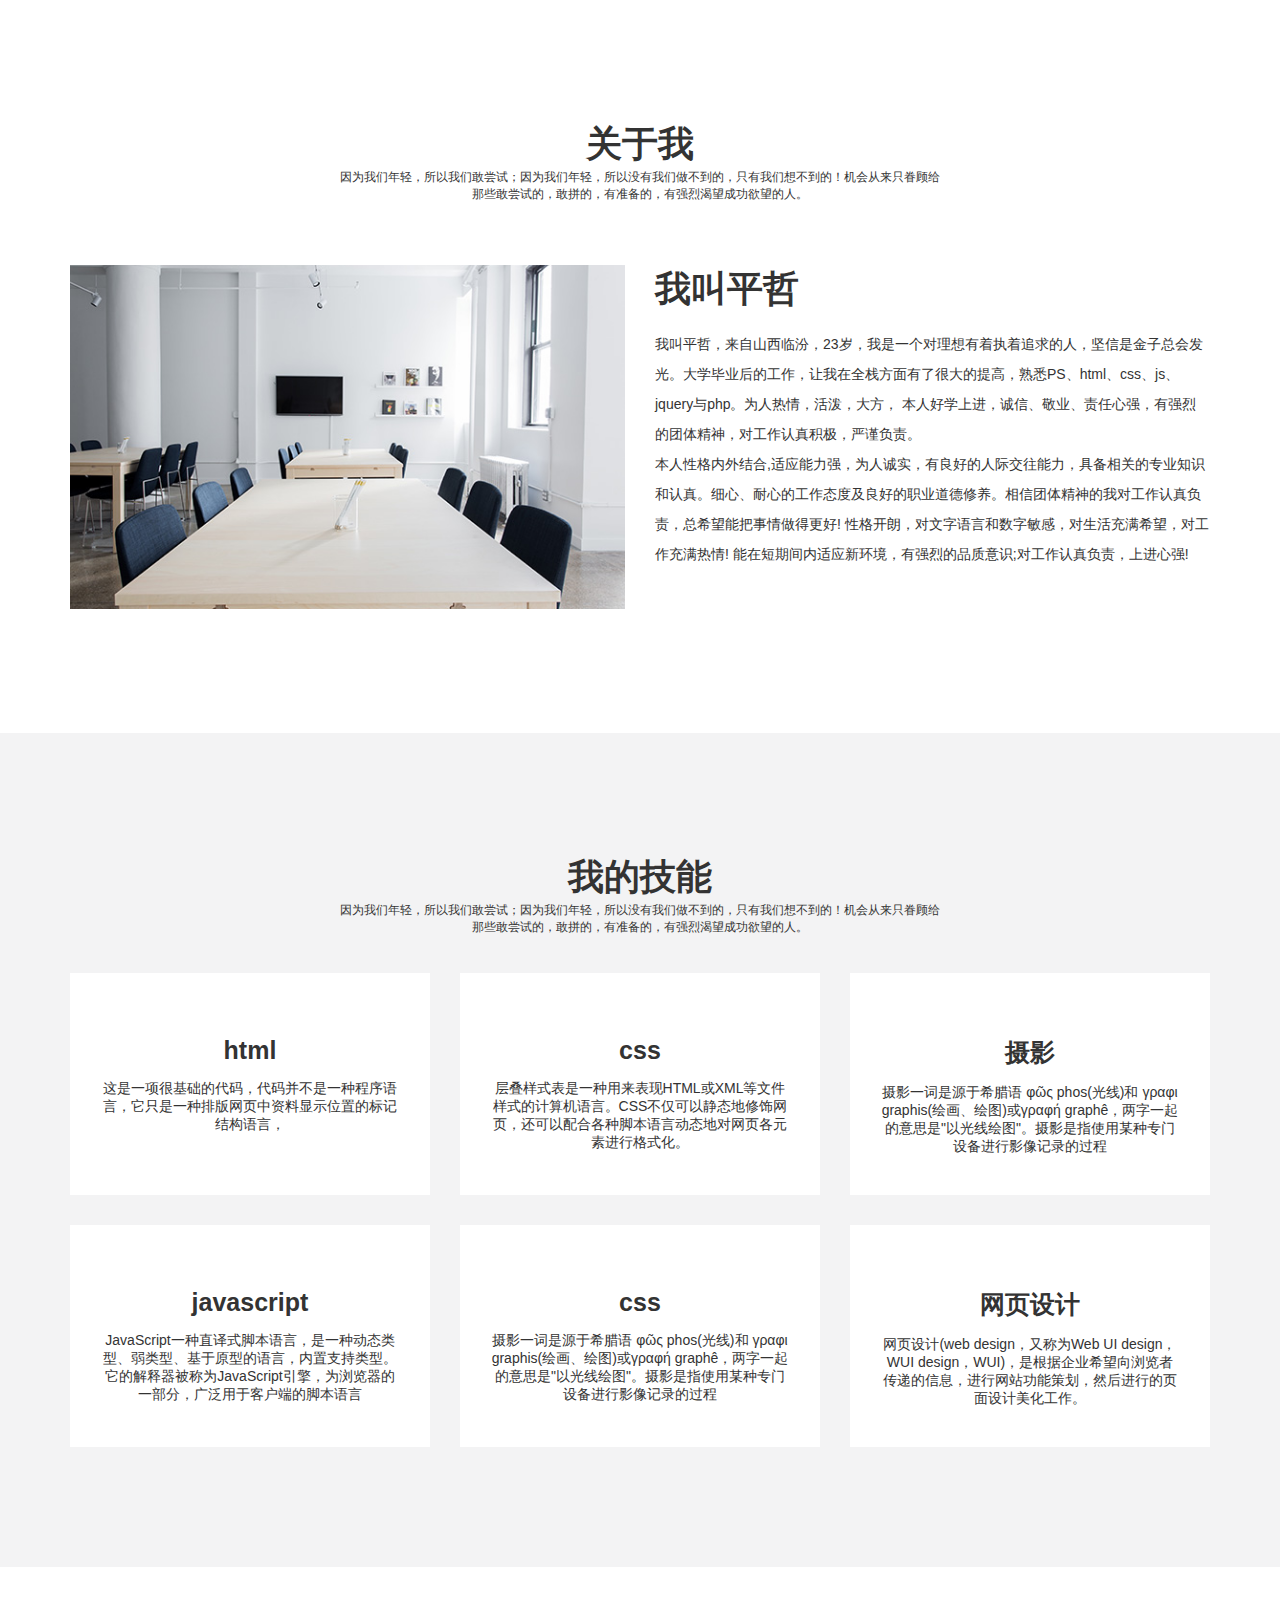
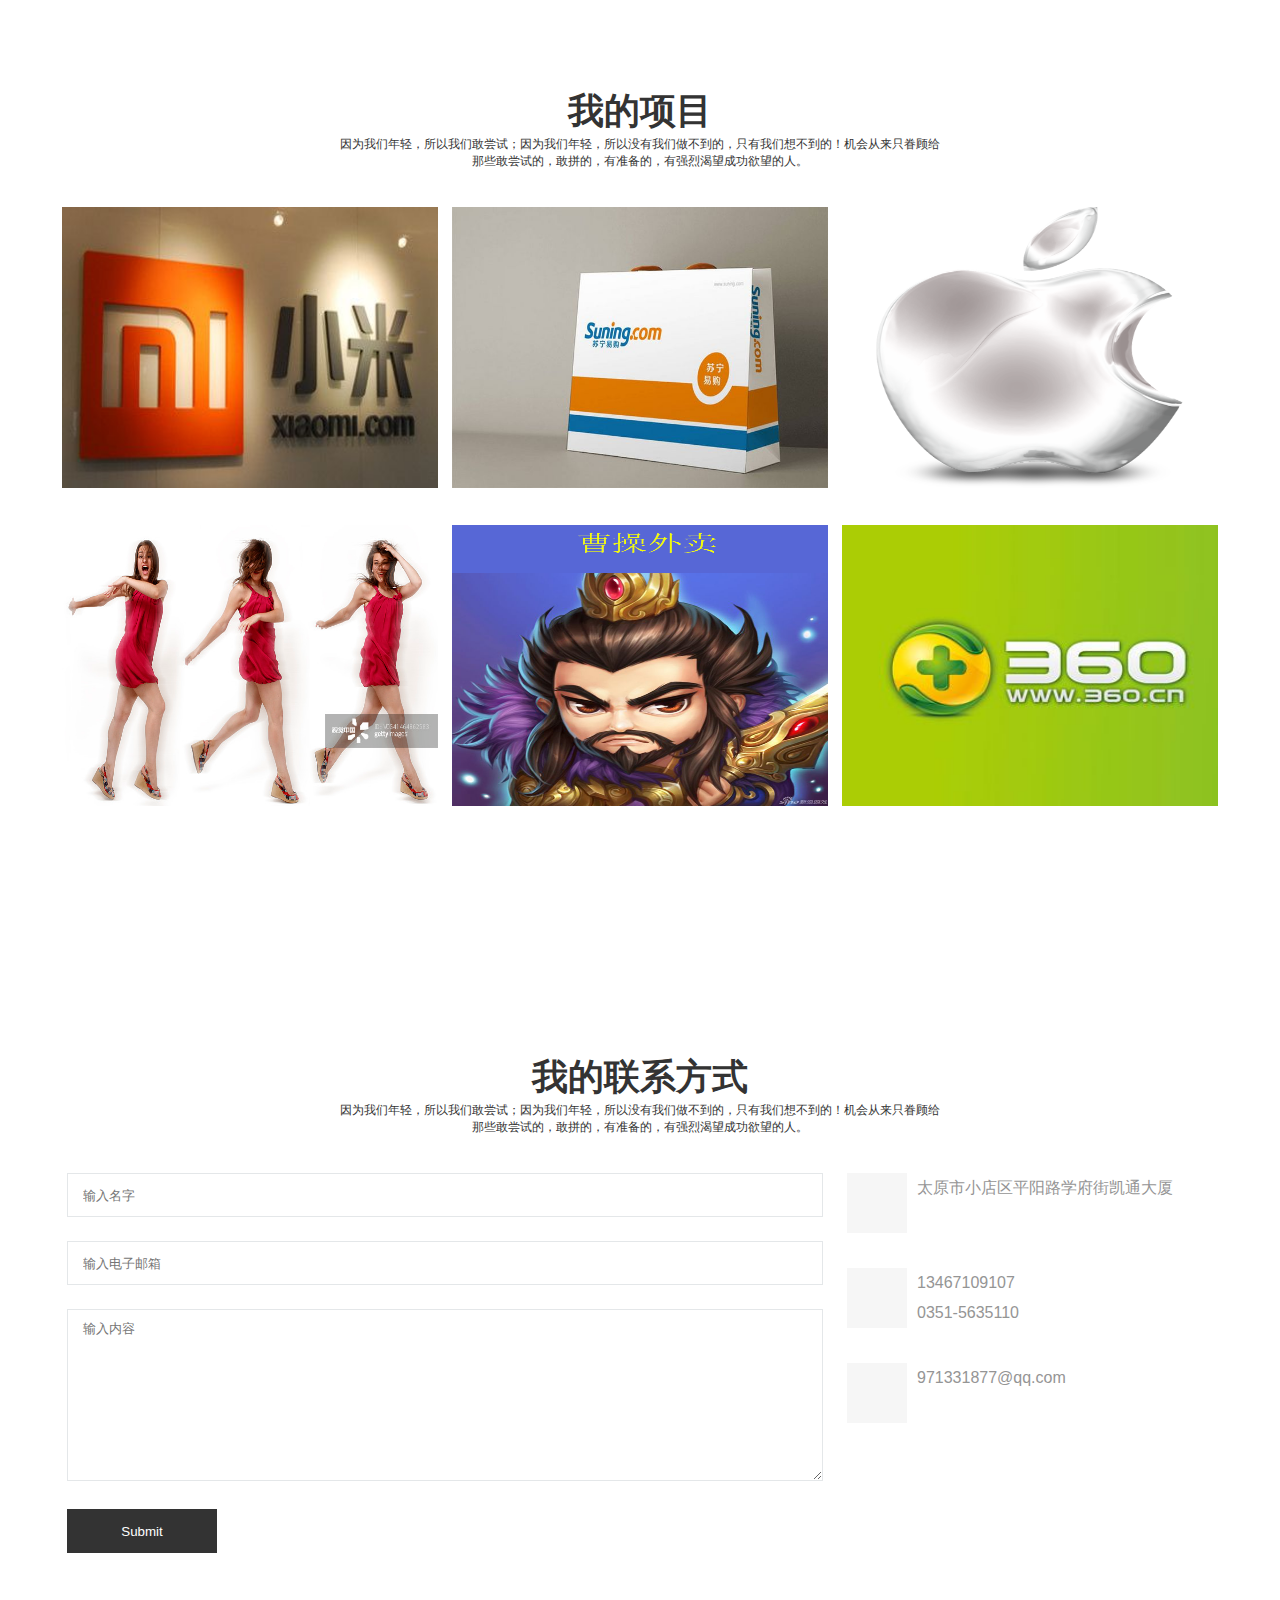
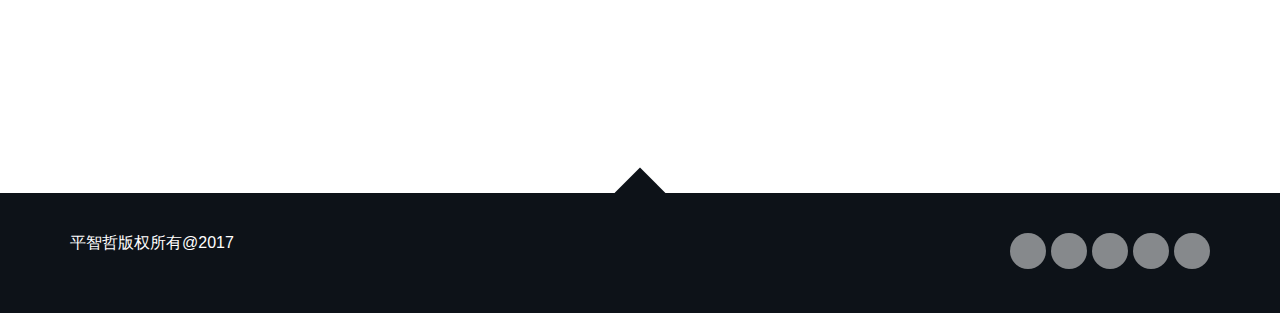
==== index.html @ 760b9325 "geren" ====
<!DOCTYPE html>
<html lang="en">
<head>
	<meta charset="UTF-8">
	<title>个人主页</title>
	<link rel="stylesheet" href="css/index.css">
	<link rel="stylesheet" href="css/response.css">
</head>
<body>
	<section class="about">
		<div class="container">
			<div class="about-head">
				<h1>关于我</h1>
				<p>因为我们年轻，所以我们敢尝试；因为我们年轻，所以没有我们做不到的，只有我们想不到的！机会从来只眷顾给那些敢尝试的，敢拼的，有准备的，有强烈渴望成功欲望的人。</p>
			</div>
			<div class="row">
				<li class="col-lg-6 col-md-6 col-sm-12 col-xs-12 row-img">
						<img src="img/about.jpg" alt="">
				</li>
				<li class="col-lg-6 col-md-6 col-sm-12 col-xs-12 row-text">
					<h2>我叫平哲</h2>
					<p>我叫平哲，来自山西临汾，23岁，我是一个对理想有着执着追求的人，坚信是金子总会发光。大学毕业后的工作，让我在全栈方面有了很大的提高，熟悉PS、html、css、js、jquery与php。为人热情，活泼，大方， 本人好学上进，诚信、敬业、责任心强，有强烈的团体精神，对工作认真积极，严谨负责。<br>
					本人性格内外结合,适应能力强，为人诚实，有良好的人际交往能力，具备相关的专业知识和认真。细心、耐心的工作态度及良好的职业道德修养。相信团体精神的我对工作认真负责，总希望能把事情做得更好! 性格开朗，对文字语言和数字敏感，对生活充满希望，对工作充满热情! 能在短期间内适应新环境，有强烈的品质意识;对工作认真负责，上进心强! </p>
				</li>
			</div>
		</div>
	</section>
	<!-- er -->
<section class="box">
		<div class="container">
			<div class="box-top">
				<h1>我的技能</h1>
				<p>因为我们年轻，所以我们敢尝试；因为我们年轻，所以没有我们做不到的，只有我们想不到的！机会从来只眷顾给那些敢尝试的，敢拼的，有准备的，有强烈渴望成功欲望的人。</p>
			</div>
			<div class="row">
			   <ul>
				<li class="col-lg-4 col-md-4 col-sm-6 col-xs-12">
					<div class="box-bt">
						<i class="bt1 iconfont">&#xe602;</i>
						<h4 class="bt2">html</h4>
						<p class="bt3">这是一项很基础的代码，代码并不是一种程序语言，它只是一种排版网页中资料显示位置的标记结构语言，</p>
					</div>
				</li>
				<li class="col-lg-4 col-md-4 col-sm-6 col-xs-12">
					<div class="box-bt">
						<i class="bt1 iconfont">&#xe74b;</i>
						<h4 class="bt2">css</h4>
						<p class="bt3">层叠样式表是一种用来表现HTML或XML等文件样式的计算机语言。CSS不仅可以静态地修饰网页，还可以配合各种脚本语言动态地对网页各元素进行格式化。</p>
					</div>
				</li>
				<li class="col-lg-4 col-md-4 col-sm-6 col-xs-12">
					<div class="box-bt">
						<i class="bt1 iconfont">&#xe635;</i>
						<h4 class="bt2">摄影</h4>
						<p class="bt3">摄影一词是源于希腊语 φῶς phos(光线)和 γραφι graphis(绘画、绘图)或γραφή graphê，两字一起的意思是"以光线绘图"。摄影是指使用某种专门设备进行影像记录的过程</p>
					</div>
				</li>
				<li class="col-lg-4 col-md-4 col-sm-6 col-xs-12">
					<div class="box-bt">
						<i class="bt1 iconfont">&#xe6aa;</i>
						<h4 class="bt2">javascript</h4>
						<p class="bt3">JavaScript一种直译式脚本语言，是一种动态类型、弱类型、基于原型的语言，内置支持类型。它的解释器被称为JavaScript引擎，为浏览器的一部分，广泛用于客户端的脚本语言</p>
					</div>
				</li>
				<li class="col-lg-4 col-md-4 col-sm-6 col-xs-12">
					<div class="box-bt">
						<i class="bt1 iconfont">&#xe74b;</i>
						<h4 class="bt2">css</h4>
						<p class="bt3">摄影一词是源于希腊语 φῶς phos(光线)和 γραφι graphis(绘画、绘图)或γραφή graphê，两字一起的意思是"以光线绘图"。摄影是指使用某种专门设备进行影像记录的过程</p>
					</div>
				</li>
				<li class="col-lg-4 col-md-4 col-sm-6 col-xs-12">
					<div class="box-bt">
						<i class="bt1 iconfont">&#xe600;</i>
						<h4 class="bt2">网页设计</h4>
						<p class="bt3">网页设计(web design，又称为Web UI design，WUI design，WUI)，是根据企业希望向浏览者传递的信息，进行网站功能策划，然后进行的页面设计美化工作。</p>
					</div>
				</li>
			  </ul>
			</div>
		</div>
</section>
<!-- san -->
<section class="san">
		<div class="container">
			<div class="box-top">
				<h1>我的项目</h1>
				<p>因为我们年轻，所以我们敢尝试；因为我们年轻，所以没有我们做不到的，只有我们想不到的！机会从来只眷顾给那些敢尝试的，敢拼的，有准备的，有强烈渴望成功欲望的人。</p>
			</div>
             <ul class="row">
             	<li class="col-lg-4 col-md-4 col-sm-4 col-xs-6">
             		<div class="san2"><img src="img/xiaomi.jpg" alt="">
             		<div class="san1">
             			<div class="san3">
             				<a href="" class="iconfont1 xm12">&#xe600;</a>
             				<a target="_blank" href="xiaomi/index.html" class="iconfont1 xm12">&#xe627;</a>
             			</div>
             			<h2>小米商城</h2>
             		</div></div>
             	</li>
             	<li class="col-lg-4 col-md-4 col-sm-4 col-xs-6">
             		<div class="san2"><img src="img/suning.jpg" alt="">
             		<div class="san1">
             			<div class="san3">
             				<a href="" class="iconfont1 xm12">&#xe600;</a>
             				<a target="_blank" href="suning/index.html" class="iconfont1 xm12">&#xe627;</a>
             			</div>
             			<h2>苏宁易购</h2>
             		</div></div>
             	</li>
             	<li class="col-lg-4 col-md-4 col-sm-4 col-xs-6">
             		<div class="san2"><img src="img/pinguo.png" alt="">
             		<div class="san1">
             			<div class="san3">
             				<a href="" class="iconfont1 xm12">&#xe600;</a>
             				<a target="_blank" href="applle/index.html" class="iconfont1 xm12">&#xe627;</a>
             			</div>
             			<h2>苹果官网</h2>
             		</div></div>
             	</li>
             	<li class="col-lg-4 col-md-4 col-sm-4 col-xs-6">
             		<div class="san2"><img src="img/123.jpg" alt="">
             		<div class="san1">
             			<div class="san3">
             				<a href="" class="iconfont1 xm12">&#xe600;</a>
             				<a target="_blank" href="" class="iconfont1 xm12">&#xe627;</a>
             			</div>
             			<h2>动画</h2>
             		</div></div>
             	</li>
             	<li class="col-lg-4 col-md-4 col-sm-4 col-xs-6">
             		<div class="san2"><img src="img/caocaoc.png" alt="">
             		<div class="san1">
             			<div class="san3">
             				<a href="" class="iconfont1 xm12">&#xe600;</a>
             				<a target="_blank" href="waimai/index.html" class="iconfont1 xm12">&#xe627;</a>
             			</div>
             			<h2>曹操外卖</h2>
             		</div></div>
             	</li>
             	<li class="col-lg-4 col-md-4 col-sm-4 col-xs-6">
             		<div class="san2"><img src="img/360.jpg" alt="">
             		<div class="san1">
             			<div class="san3">
             				<a href="" class="iconfont1 xm12">&#xe600;</a>
             				<a target="_blank" href="360/index.html" class="iconfont1 xm12">&#xe627;</a>
             			</div>
             			<h2>360移动端</h2>
             		</div></div>
             	</li>
             </ul>
		</div>
	</section>
<!-- si -->
	<section class="si">
		<div class="container">
			<div class="box-top">
				<h1>我的联系方式</h1>
				<p>因为我们年轻，所以我们敢尝试；因为我们年轻，所以没有我们做不到的，只有我们想不到的！机会从来只眷顾给那些敢尝试的，敢拼的，有准备的，有强烈渴望成功欲望的人。</p>
			</div>
            <ul class="row">
            	<li class="col-lg-8 col-md-6 col-sm-6 col-xs-12 lx1">
            		<input class="" type="text" placeholder="输入名字">
            		<input class="" type="text" placeholder="输入电子邮箱">
            		<textarea name="" id="" rows="10">输入内容</textarea>
            		<input type="submit" placeholder="提交">
            	</li>
            	<li class="col-lg-4 col-md-6 col-sm-6 col-xs-12 lx2">
            		<div class="si1">
            			<div class="si2 iconfont2">&#xe613;</div>
            			<div class="si3">太原市小店区平阳路学府街凯通大厦</div>
            		</div>
            		<div class="si1">
            			<div class="si2 iconfont2">&#xe684;</div>
            			<div class="si3">13467109107<br>0351-5635110</div>
            		</div>
            		<div class="si1">
            			<div class="si2 iconfont2">&#xe614;</div>
            			<div class="si3">971331877@qq.com</div>
            		</div>
            	</li>
            </ul>
		</div>
	</section>
	 <footer>
           <a href="" class="foott"><i class="iconfont3">&#xe63f;</i></a> 
           <ul class="container container1">
                 <li class="col-lg-6 col-md-6 col-sm-12 col-xs-12">
                       <p>平智哲版权所有@2017</p>
                 </li>
                 <li class="col-lg-6 col-md-6 col-sm-12 col-xs-12">
                       <div>
                       <a href="" class="iconfont3">&#xe68e;</a>
                       <a href="" class="iconfont3">&#xe759;</a>
                       <a href="" class="iconfont3">&#xe653;</a>
                       <a href="" class="iconfont3">&#xe631;</a>
                       <a href="" class="iconfont3">&#xe668;</a>
                       </div>
                 </li>
           </ul>
      </footer>
	
	
</body>
</html>
---- css/index.css ----
/*
* @Author: pzz
* @Date:   2017-12-12 14:28:41
* @Last Modified by:   pzz
* @Last Modified time: 2017-12-14 16:05:41
*/
@import url(base.css);
.about{
	width: 100%;
	height:auto;
	background: #FFFFFF;
	overflow: hidden;
}
.container{
	width: 100%;
	padding:120px 0px;
}
.about-head{
	max-width: 600px;
	height: 90px;
	margin: 0 auto;
}
.about-head h1{
	font-size: 36px;
	color: #333;
	text-align: center;
}
.about-head p{
	font-size: 12px;
    color: #333;
    text-align: center;
}

.row-img img{
	width:100%;
	height: auto;
	margin-top: 55px;
}
.row-text h2{
	font-size: 36px;
	color: #333;
	margin-top: 55px;
}
.row-text p{
	font-size: 14px;
	color: #333;
	line-height: 30px;
	margin-top:15px;

}
.box{
	width: 100%;
	height: auto;
	background: #F3F3F4;
}
.box-top{
	max-width: 600px;
	height: 90px;
	margin: 0 auto;
}
.box-top h1{
	font-size: 36px;
	color: #333;
	text-align: center;
}
.box-top p{
	font-size: 12px;
    color: #333;
    text-align: center;
}
.row ul li{
	background: #F3F3F4;
	height: 222px;
	margin-top: 30px

}
.box-bt{
	width: 100%;
	height: 100%;
	background: #FFFFFF;
	padding: 30px;
	box-sizing: border-box;
	transition: all 0.5s;
}
.bt1{
	font-size: 25px;
	text-align: center;
	display: block;
	margin-top: 5px;
	font-weight: 600;
	color: #333;
}
.bt2{
	font-size: 25px;
	color: #333;
	text-align: center;
	margin-bottom: 15px;
}
.bt3{
	font-size: 14px;
	color: #333;
	text-align: center;
}
.box-bt:hover{
	transform: translateY(-5px);
	box-shadow: 0px 2px 10px 5px rgba(0, 0, 0, 0.3);
}
.san{
	background: #fff;
}
.san .container .row li{
	height: 281px;
	box-sizing: border-box;
	padding: 0px 7px;
	overflow: hidden;
	margin: 7px 0;
	position: relative;
	margin-top: 30px
}
.san .container .row li img{
	width: 100%;
	height: 281px;
}
.san1{
	width: 100%;
	height: 100%;
	background: rgba(0, 0, 0, 0);
	position: absolute;
	top: 0;
	left: 0;
	transition: 0.5s;
}
.san3{
	width: 80px;
	height: 36px;
	margin: 0 auto;
	display: flex;
	justify-content: space-between;
}
.xm12{
     width: 36px;
     height: 36px;
     border-radius: 50%;
     background: #fff;
     transform: scale(0, 0);
     display: block;
     margin-top: 50px;
     color: #333;
     text-align: center;
     line-height: 36px;
     transition: 0.5s;
}
.san2{
	width: 100%;
	height: 100%;
	position: relative;
}
.san1 h2{
	font-size: 30px;
	text-align: center;
	line-height: 40px;
	color: #fff;
	margin-top: 100px;
	transform: scale(0, 0);
	transition: 0.5s;
}
.san .container .row li:hover .san1{
    background: rgba(0, 0, 0, 0.7);
}
.san .container .row li:hover .xm12{
	transform: scale(1, 1);
}
.san .container .row li:hover .san1 h2{
	transform: scale(1, 1);
}
.san .container .row li:hover .xm12:hover{
	background: #398DEE;
	color: #fff;
}
.si{
	background: #FFFFFF;
}
.si .container .row li{
	box-sizing: border-box;
	padding: 0 12px;
	margin-top: 30px
}
input[class]{
	height: 44px;
    min-width: 100%;
    box-sizing: border-box;
    padding: 10px 15px;
    outline: none;
    margin-bottom: 24px;
    border: 1px solid #E4E7E9;
}
textarea{
	min-width: 100%;
    border: 1px solid #E4E7E9;
	box-sizing: border-box;
    padding: 10px 15px;
    color: #757575;
    margin-bottom: 24px;
    outline: none;
}
.lx1{
	height: 500px;
}
.lx2{
	height: 300px;
}
input:last-of-type{
	background: #333;
	color: #fff;
	width: 150px;
	height: 44px;
	outline: none;
  
}
.si1{
	width: 100%;
	height: 60px;
	margin-bottom: 35px;
}
.si2{
	width: 60px;
	height: 60px;
	background: #f6f6f6;
	font-size: 24px;
	text-align: center;
	color: #55575d;
	line-height: 60px;
	margin-right: 10px;
	float: left;
}
.si3{
	font-size: 16px;
	color: #959595;
	float: left;
	line-height: 30px;
}
footer{
	width: 100%;
	height: 120px;
	background: #0d1218;
	position: relative;
	box-sizing: border-box;
	padding: 40px 0;
}
footer .foott{
	display: block;
	width: 36px;
	height: 36px;
	transform: rotate(45deg);
	background: #0d1218;
	position: absolute;
	right: 0;
	left: 0;
	margin-right: auto;
	margin-left: auto;
	top: -18px;
	text-align: center;
	line-height: 36px;
	
}
footer .foott i{
	color: #fff;
	transform: rotate(-45deg);
	display: inline-block;
	font-size: 20px;
}
footer .foott:hover{
	background: #01B6F2;
}
footer .foott:hover i{
	color: #000;
}
footer ul{
	height: auto;
}
footer ul li p{
    color: #fff;
    font-size: 16px;
    margin-bottom: 20px;
}
footer ul li div{
	height: 36px;
}
footer ul li div a{
	display: block;
	width: 36px;
	height: 36px;
	border-radius: 50%;
	background: #86898c;
	float: right;
	margin-left: 5px;
	color: #252525;
	text-align: center;
	line-height: 36px;
	font-size: 20px;
}
footer ul li div a:hover{
	background: #01B6F2;
	color: #fff
}
.container1{
	padding: 0;
}


/* 小于768px  移动端  col-xs- */
@media screen and (max-width: 768px){
	.row-text p{
  	margin-top: 20px;
  }
   .san .container .row li img{
	height: 117px;
    }
    .san .container .row li{
	height: 117px;
    }
     footer{
	height: 160px;
	
    }

}
/* 768px-992px  平板端 col-sm-  750px*/
@media screen and (min-width: 768px) and (max-width: 992px){
  .row-text p{
  	margin-top: 20px;
  }
  .san .container .row li img{
	max-height: 174px;
    }
    .san .container .row li{
	max-height: 174px;
    }
     footer{
	height: 160px;
	
    }

}
/* 992px-1200px  pc小屏 col-md-  970px*/
@media screen and (min-width: 992px) and (max-width: 1200px){
	.san .container .row li img{
	height: 230px;
    }
    .san .container .row li{
	height: 230px;
    }
     footer{
	height: 120px;
	
    }

}
/* pc大屏大于1200px  col-lg-  1170*/
@media screen and (min-width: 1200px){
	 .san .container .row li img{
	height: 281px;
    }
     footer{
	height: 120px;
	
    }
    

}
@font-face {
  font-family: 'iconfont';  /* project id 506475 */
  src: url('http://at.alicdn.com/t/font_506475_q8u8f7r49lfpqfr.eot');
  src: url('http://at.alicdn.com/t/font_506475_q8u8f7r49lfpqfr.eot?#iefix') format('embedded-opentype'),
  url('http://at.alicdn.com/t/font_506475_q8u8f7r49lfpqfr.woff') format('woff'),
  url('http://at.alicdn.com/t/font_506475_q8u8f7r49lfpqfr.ttf') format('truetype'),
  url('http://at.alicdn.com/t/font_506475_q8u8f7r49lfpqfr.svg#iconfont') format('svg');
}
.iconfont{
	font-family: "iconfont";
}
@font-face {
  font-family: 'iconfont1';  /* project id 508146 */
  src: url('http://at.alicdn.com/t/font_508146_yudpkxcueib2o6r.eot');
  src: url('http://at.alicdn.com/t/font_508146_yudpkxcueib2o6r.eot?#iefix') format('embedded-opentype'),
  url('http://at.alicdn.com/t/font_508146_yudpkxcueib2o6r.woff') format('woff'),
  url('http://at.alicdn.com/t/font_508146_yudpkxcueib2o6r.ttf') format('truetype'),
  url('http://at.alicdn.com/t/font_508146_yudpkxcueib2o6r.svg#iconfont') format('svg');
}
.iconfont1{
	font-family: "iconfont1";
}
@font-face {
  font-family: 'iconfont2';  /* project id 508166 */
  src: url('http://at.alicdn.com/t/font_508166_prdxli5d71ll3di.eot');
  src: url('http://at.alicdn.com/t/font_508166_prdxli5d71ll3di.eot?#iefix') format('embedded-opentype'),
  url('http://at.alicdn.com/t/font_508166_prdxli5d71ll3di.woff') format('woff'),
  url('http://at.alicdn.com/t/font_508166_prdxli5d71ll3di.ttf') format('truetype'),
  url('http://at.alicdn.com/t/font_508166_prdxli5d71ll3di.svg#iconfont') format('svg');
}
.iconfont2{
	font-family: "iconfont2";
}
@font-face {
  font-family: 'iconfont3';  /* project id 509071 */
  src: url('http://at.alicdn.com/t/font_509071_xlzzn4paduqh0k9.eot');
  src: url('http://at.alicdn.com/t/font_509071_xlzzn4paduqh0k9.eot?#iefix') format('embedded-opentype'),
  url('http://at.alicdn.com/t/font_509071_xlzzn4paduqh0k9.woff') format('woff'),
  url('http://at.alicdn.com/t/font_509071_xlzzn4paduqh0k9.ttf') format('truetype'),
  url('http://at.alicdn.com/t/font_509071_xlzzn4paduqh0k9.svg#iconfont') format('svg');
}
.iconfont3{
	font-family: iconfont3;
}
---- css/response.css ----
/*
* @Author: pzz
* @Date:   2017-12-12 10:15:10
* @Last Modified by:   pzz
* @Last Modified time: 2017-12-12 14:07:05
*/
.container,.container-fluid{
	height: auto;
	overflow: hidden;
	box-sizing: border-box;
	margin-left: auto;
	margin-right: auto;
}
.row{
	height: auto;
	overflow: hidden;
	box-sizing: border-box;
}
.row::before,.row::after{
	content: "";
	display: block;
	clear: both;
	width: 0;
	height: 0;
	line-height: 0;
}
[class*="col-"]{
	float: left;
	padding-left: 15px;
	padding-right: 15px;
	box-sizing: border-box;
}



/* 小于768px  移动端  col-xs- */
@media screen and (max-width: 768px){
	.col-xs-1{
		width: calc(100% / 12)
	}
	.col-xs-2{
		width:16.66666%
	}
	.col-xs-3{
		width:25%
	}
	.col-xs-4{
		width:33.33333%
	}
	.col-xs-5{
		width:41.66666%
	}
	.col-xs-6{
		width:50%
	}
	.col-xs-7{
		width:58.33333%
	}
	.col-xs-8{
		width:66.66666%
	}
	.col-xs-9{
		width:75%
	}
	.col-xs-10{
		width:83.66666%
	}
	.col-xs-11{
		width:91.66666%
	}
	.col-xs-12{
		width:100%
	}
	.hidden-xs{
		display: none;
	}

}
/* 768px-992px  平板端 col-sm-  750px*/
@media screen and (min-width: 768px) and (max-width: 992px){
	.container{
		width: 750px;
	}
	.col-sm-1{
		width: calc(100% / 12)
	}
	.col-sm-2{
		width:16.66666%
	}
	.col-sm-3{
		width:25%
	}
	.col-sm-4{
		width:33.33333%
	}
	.col-sm-5{
		width:41.66666%
	}
	.col-sm-6{
		width:50%
	}
	.col-sm-7{
		width:58.33333%
	}
	.col-sm-8{
		width:66.66666%
	}
	.col-sm-9{
		width:75%
	}
	.col-sm-10{
		width:83.66666%
	}
	.col-sm-11{
		width:91.66666%
	}
	.col-sm-12{
		width:100%
	}
	.hidden-sm{
		display: none;
	}

}
/* 992px-1200px  pc小屏 col-md-  970px*/
@media screen and (min-width: 992px) and (max-width: 1200px){
	.container{
		width: 970px;
	}
	.col-md-1{
		width: calc(100% / 12)
	}
	.col-md-2{
		width:16.66666%
	}
	.col-md-3{
		width:25%
	}
	.col-md-4{
		width:33.33333%
	}
	.col-md-5{
		width:41.66666%
	}
	.col-md-6{
		width:50%
	}
	.col-md-7{
		width:58.33333%
	}
	.col-md-8{
		width:66.66666%
	}
	.col-md-9{
		width:75%
	}
	.col-md-10{
		width:83.66666%
	}
	.col-md-11{
		width:91.66666%
	}
	.col-md-12{
		width:100%
    }
    .hidden-md{
		display: none;
	}
 }
/* pc大屏大于1200px  col-lg-  1170*/
@media screen and (min-width: 1200px){
	.container{
		width: 1170px;
	}
	.col-lg-1{
		width: calc(100% / 12)
	}
	.col-lg-2{
		width:16.66666%
	}
	.col-lg-3{
		width:25%
	}
	.col-lg-4{
		width:33.33333%
	}
	.col-lg-5{
		width:41.66666%
	}
	.col-lg-6{
		width:50%
	}
	.col-lg-7{
		width:58.33333%
	}
	.col-lg-8{
		width:66.66666%
	}
	.col-lg-9{
		width:75%
	}
	.col-lg-10{
		width:83.66666%
	}
	.col-lg-11{
		width:91.66666%
	}
	.col-lg-12{
		width:100%
    }
    .hidden-lg{
		display: none;
	}
}
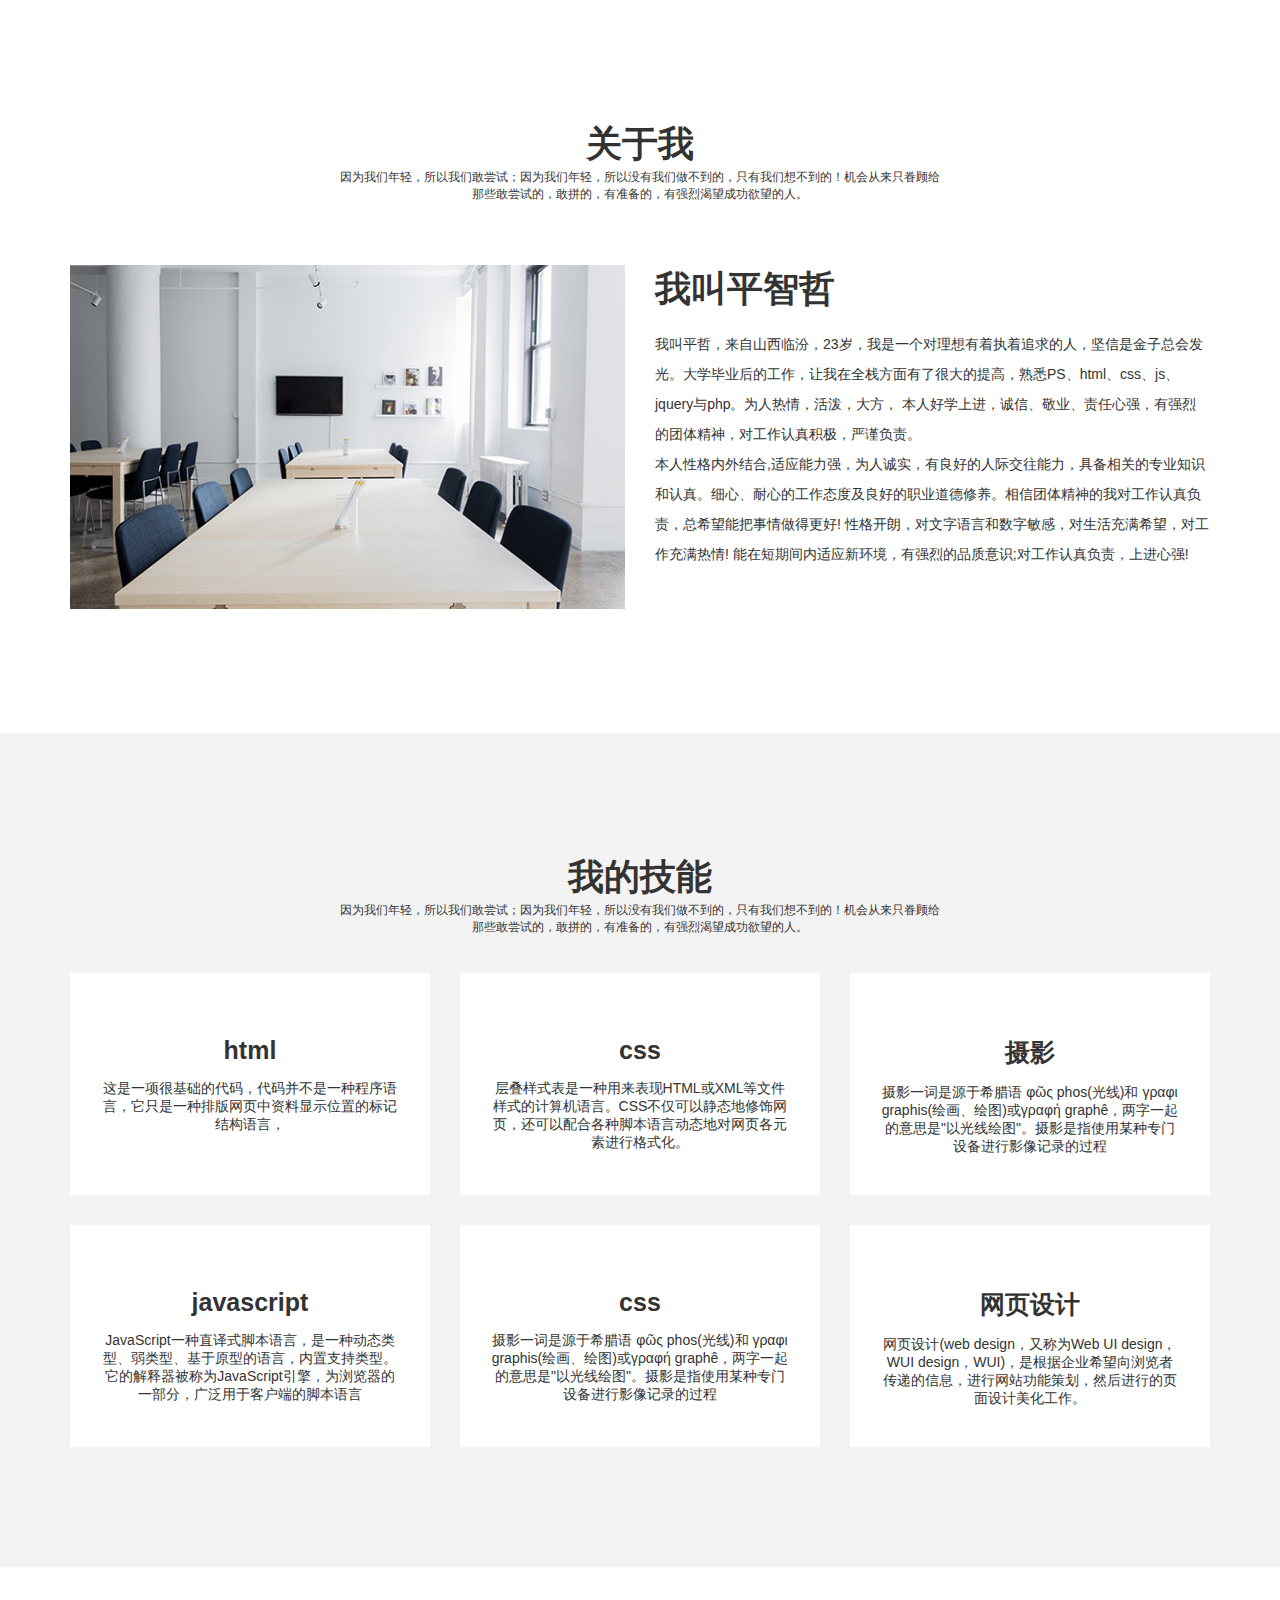
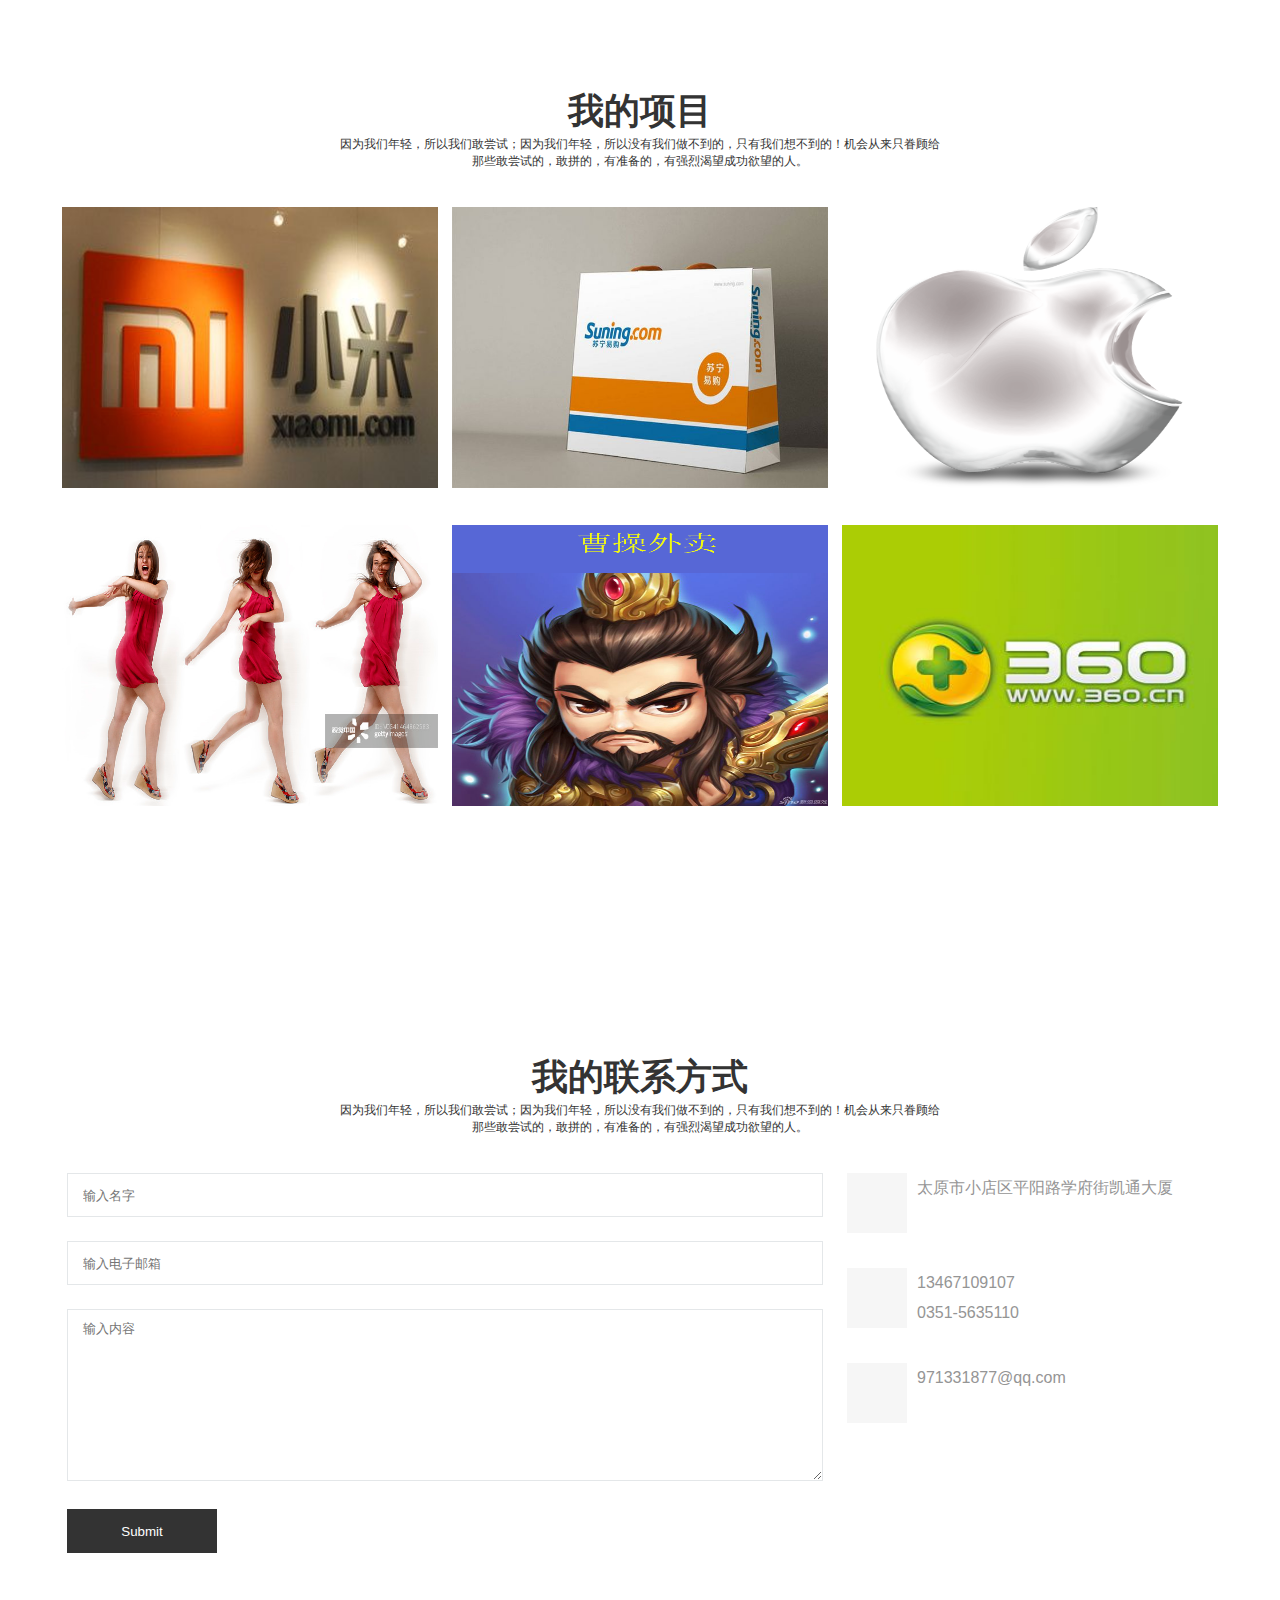
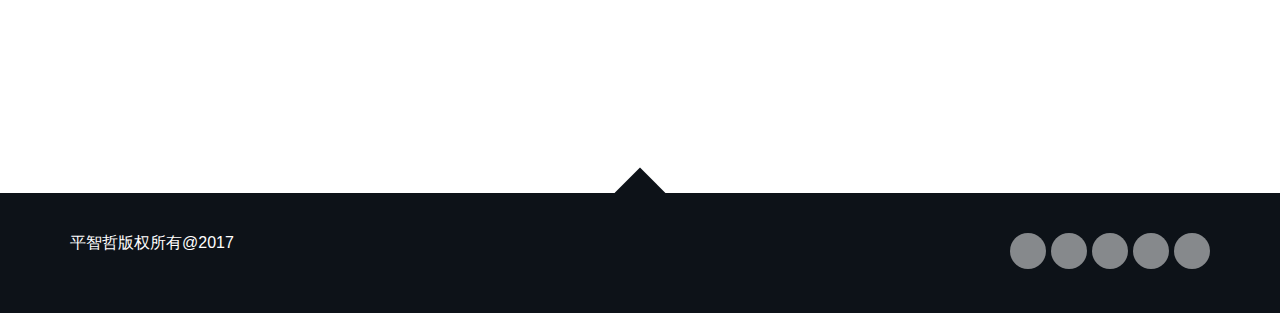
==== commit a74ab974: "Update index.html" ====
--- a/index.html
+++ b/index.html
@@ -18,7 +18,7 @@
 						<img src="img/about.jpg" alt="">
 				</li>
 				<li class="col-lg-6 col-md-6 col-sm-12 col-xs-12 row-text">
-					<h2>我叫平哲</h2>
+					<h2>我叫平智哲</h2>
 					<p>我叫平哲，来自山西临汾，23岁，我是一个对理想有着执着追求的人，坚信是金子总会发光。大学毕业后的工作，让我在全栈方面有了很大的提高，熟悉PS、html、css、js、jquery与php。为人热情，活泼，大方， 本人好学上进，诚信、敬业、责任心强，有强烈的团体精神，对工作认真积极，严谨负责。<br>
 					本人性格内外结合,适应能力强，为人诚实，有良好的人际交往能力，具备相关的专业知识和认真。细心、耐心的工作态度及良好的职业道德修养。相信团体精神的我对工作认真负责，总希望能把事情做得更好! 性格开朗，对文字语言和数字敏感，对生活充满希望，对工作充满热情! 能在短期间内适应新环境，有强烈的品质意识;对工作认真负责，上进心强! </p>
 				</li>
@@ -202,4 +202,4 @@
 	
 	
 </body>
-</html>+</html>
--- a/css/index.css
+++ b/css/index.css
@@ -370,44 +370,44 @@
 }
 @font-face {
   font-family: 'iconfont';  /* project id 506475 */
-  src: url('http://at.alicdn.com/t/font_506475_q8u8f7r49lfpqfr.eot');
-  src: url('http://at.alicdn.com/t/font_506475_q8u8f7r49lfpqfr.eot?#iefix') format('embedded-opentype'),
-  url('http://at.alicdn.com/t/font_506475_q8u8f7r49lfpqfr.woff') format('woff'),
-  url('http://at.alicdn.com/t/font_506475_q8u8f7r49lfpqfr.ttf') format('truetype'),
-  url('http://at.alicdn.com/t/font_506475_q8u8f7r49lfpqfr.svg#iconfont') format('svg');
+  src: url('https://at.alicdn.com/t/font_506475_q8u8f7r49lfpqfr.eot');
+  src: url('https://at.alicdn.com/t/font_506475_q8u8f7r49lfpqfr.eot?#iefix') format('embedded-opentype'),
+  url('https://at.alicdn.com/t/font_506475_q8u8f7r49lfpqfr.woff') format('woff'),
+  url('https://at.alicdn.com/t/font_506475_q8u8f7r49lfpqfr.ttf') format('truetype'),
+  url('https://at.alicdn.com/t/font_506475_q8u8f7r49lfpqfr.svg#iconfont') format('svg');
 }
 .iconfont{
 	font-family: "iconfont";
 }
 @font-face {
   font-family: 'iconfont1';  /* project id 508146 */
-  src: url('http://at.alicdn.com/t/font_508146_yudpkxcueib2o6r.eot');
-  src: url('http://at.alicdn.com/t/font_508146_yudpkxcueib2o6r.eot?#iefix') format('embedded-opentype'),
-  url('http://at.alicdn.com/t/font_508146_yudpkxcueib2o6r.woff') format('woff'),
-  url('http://at.alicdn.com/t/font_508146_yudpkxcueib2o6r.ttf') format('truetype'),
-  url('http://at.alicdn.com/t/font_508146_yudpkxcueib2o6r.svg#iconfont') format('svg');
+  src: url('https://at.alicdn.com/t/font_508146_yudpkxcueib2o6r.eot');
+  src: url('https://at.alicdn.com/t/font_508146_yudpkxcueib2o6r.eot?#iefix') format('embedded-opentype'),
+  url('https://at.alicdn.com/t/font_508146_yudpkxcueib2o6r.woff') format('woff'),
+  url('https://at.alicdn.com/t/font_508146_yudpkxcueib2o6r.ttf') format('truetype'),
+  url('https://at.alicdn.com/t/font_508146_yudpkxcueib2o6r.svg#iconfont') format('svg');
 }
 .iconfont1{
 	font-family: "iconfont1";
 }
 @font-face {
   font-family: 'iconfont2';  /* project id 508166 */
-  src: url('http://at.alicdn.com/t/font_508166_prdxli5d71ll3di.eot');
-  src: url('http://at.alicdn.com/t/font_508166_prdxli5d71ll3di.eot?#iefix') format('embedded-opentype'),
-  url('http://at.alicdn.com/t/font_508166_prdxli5d71ll3di.woff') format('woff'),
-  url('http://at.alicdn.com/t/font_508166_prdxli5d71ll3di.ttf') format('truetype'),
-  url('http://at.alicdn.com/t/font_508166_prdxli5d71ll3di.svg#iconfont') format('svg');
+  src: url('https://at.alicdn.com/t/font_508166_prdxli5d71ll3di.eot');
+  src: url('https://at.alicdn.com/t/font_508166_prdxli5d71ll3di.eot?#iefix') format('embedded-opentype'),
+  url('https://at.alicdn.com/t/font_508166_prdxli5d71ll3di.woff') format('woff'),
+  url('https://at.alicdn.com/t/font_508166_prdxli5d71ll3di.ttf') format('truetype'),
+  url('https://at.alicdn.com/t/font_508166_prdxli5d71ll3di.svg#iconfont') format('svg');
 }
 .iconfont2{
 	font-family: "iconfont2";
 }
 @font-face {
   font-family: 'iconfont3';  /* project id 509071 */
-  src: url('http://at.alicdn.com/t/font_509071_xlzzn4paduqh0k9.eot');
-  src: url('http://at.alicdn.com/t/font_509071_xlzzn4paduqh0k9.eot?#iefix') format('embedded-opentype'),
-  url('http://at.alicdn.com/t/font_509071_xlzzn4paduqh0k9.woff') format('woff'),
-  url('http://at.alicdn.com/t/font_509071_xlzzn4paduqh0k9.ttf') format('truetype'),
-  url('http://at.alicdn.com/t/font_509071_xlzzn4paduqh0k9.svg#iconfont') format('svg');
+  src: url('https://at.alicdn.com/t/font_509071_xlzzn4paduqh0k9.eot');
+  src: url('https://at.alicdn.com/t/font_509071_xlzzn4paduqh0k9.eot?#iefix') format('embedded-opentype'),
+  url('https://at.alicdn.com/t/font_509071_xlzzn4paduqh0k9.woff') format('woff'),
+  url('https://at.alicdn.com/t/font_509071_xlzzn4paduqh0k9.ttf') format('truetype'),
+  url('https://at.alicdn.com/t/font_509071_xlzzn4paduqh0k9.svg#iconfont') format('svg');
 }
 .iconfont3{
 	font-family: iconfont3;
